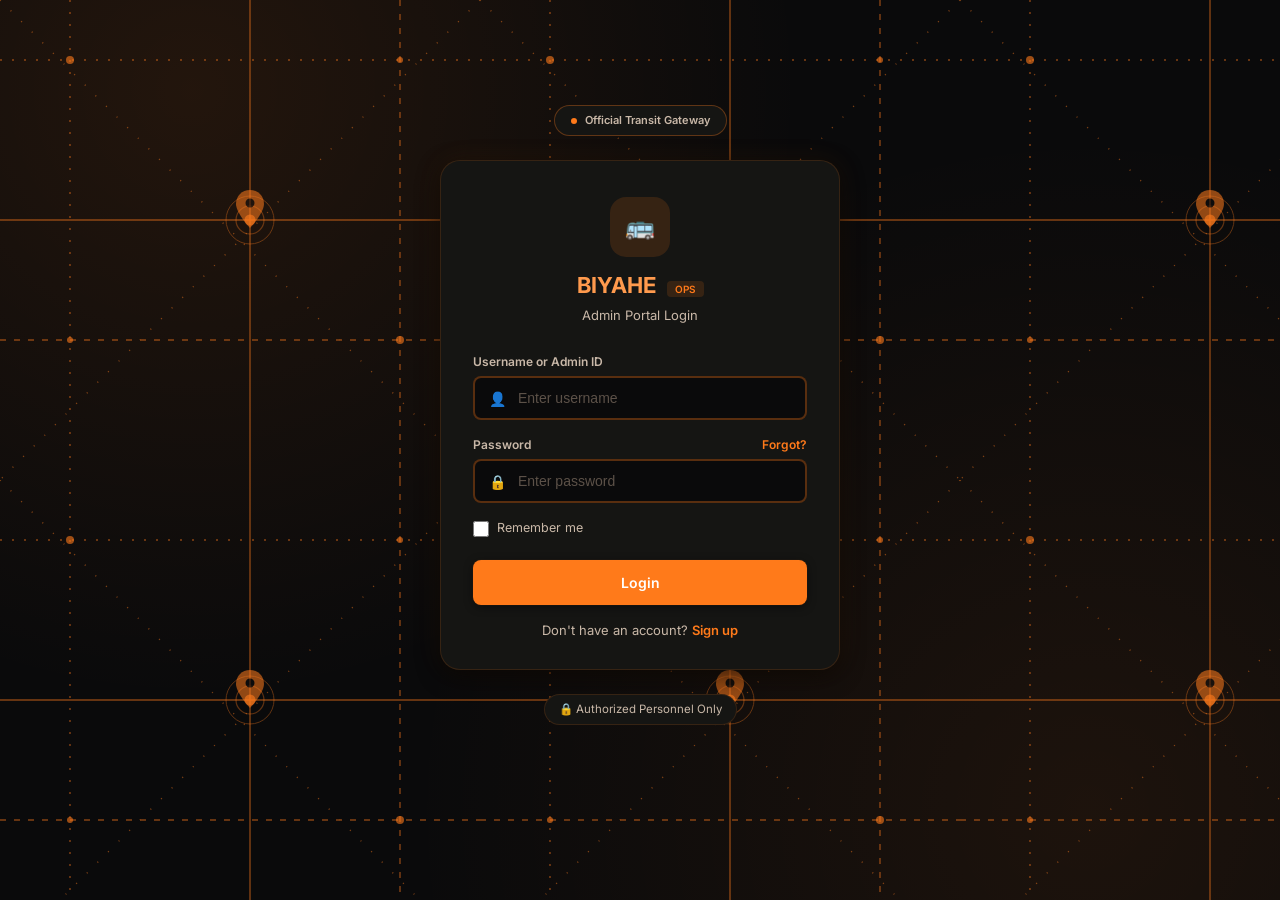
==== admin/index.html @ c027e657 "Initial Git Commit" ====
<!DOCTYPE html>
<html lang="en">
<head>
  <meta charset="UTF-8" />
  <meta name="viewport" content="width=device-width, initial-scale=1.0" />
  <title>BIYAHE — Login</title>
  <link rel="preconnect" href="https://fonts.googleapis.com" />
  <link href="https://fonts.googleapis.com/css2?family=Sora:wght@600;700;800&family=Inter:wght@400;500;600;700&display=swap" rel="stylesheet" />
  <link rel="stylesheet" href="styles.css" />
  <style>
    html, body {
      height: 100%;
      overflow: hidden;
      margin: 0;
    }
  </style>
</head>
<body>

<div class="center-shell">
  <div class="pill"><span class="dot"></span> Official Transit Gateway</div>

  <div class="login-card">
    <div class="login-head">
      <div class="login-mark">🚌</div>
      <div class="login-title">BIYAHE <span class="badge-ops">OPS</span></div>
      <p class="sub">Admin Portal Login</p>
    </div>

    <form class="login-form" id="loginForm" onsubmit="return handleLogin(event)">
      <div id="errorMsg" class="error-msg">⚠️ Invalid username or password. Please try again.</div>
      <div id="successMsg" class="success-msg">✅ Login successful! Redirecting...</div>

      <div class="field">
        <label for="username">Username or Admin ID</label>
        <div class="input-wrap">
          <span class="icon">👤</span>
          <input type="text" id="username" name="username" placeholder="Enter username" autocomplete="username" required />
        </div>
      </div>

      <div class="field">
        <label for="password">Password <a class="link" href="forgot-password.html">Forgot?</a></label>
        <div class="input-wrap">
          <span class="icon">🔒</span>
          <input type="password" id="password" name="password" placeholder="Enter password" autocomplete="current-password" required />
        </div>
      </div>

      <div class="login-row-between">
        <label class="remember"><input type="checkbox" id="remember" /> Remember me</label>
      </div>

      <button type="submit" class="btn-primary" id="loginBtn">
        <span>Login</span>
        <div class="loading-spinner"></div>
      </button>
    </form>

    <p class="form-foot">Don't have an account? <a href="signup.html">Sign up</a></p>
  </div>

  <div class="trust-strip">
    <span class="trust-line">🔒 Authorized Personnel Only</span>
  </div>
</div>

<script>
function handleLogin(event) {
  event.preventDefault();

  const username = document.getElementById('username').value.trim();
  const password = document.getElementById('password').value;
  const errorMsg = document.getElementById('errorMsg');
  const successMsg = document.getElementById('successMsg');
  const form = document.getElementById('loginForm');
  const btn = document.getElementById('loginBtn');

  errorMsg.classList.remove('show');
  successMsg.classList.remove('show');

  form.classList.add('submitting');
  btn.disabled = true;

  fetch('../admin_login.php', {
    method: 'POST',
    credentials: 'include', // sends/receives the PHP session cookie
    headers: { 'Content-Type': 'application/json' },
    body: JSON.stringify({ username, password })
  })
    .then(res => res.json())
    .then(result => {
      if (result.success) {
        successMsg.classList.add('show');

        if (document.getElementById('remember').checked) {
          localStorage.setItem('biyahe_user', username); // remembers username only, never the password
        } else {
          localStorage.removeItem('biyahe_user');
        }

        setTimeout(() => {
          window.location.href = 'dashboard.html';
        }, 1200);
      } else {
        errorMsg.textContent = '⚠️ ' + (result.message || 'Invalid username or password.');
        errorMsg.classList.add('show');
        form.classList.remove('submitting');
        btn.disabled = false;
      }
    })
    .catch(() => {
      errorMsg.textContent = '⚠️ Something went wrong. Please try again.';
      errorMsg.classList.add('show');
      form.classList.remove('submitting');
      btn.disabled = false;
    });

  return false;
}

document.addEventListener('DOMContentLoaded', function() {
  const remembered = localStorage.getItem('biyahe_user');
  if (remembered) {
    document.getElementById('username').value = remembered;
    document.getElementById('remember').checked = true;
  }
});
</script>

</body>
</html>
---- admin/styles.css ----
/* ============================================================
   BIYAHE — Black & Orange Theme
   Dark Mode with Map-Inspired Background
   ============================================================ */

:root {
  --bg-body: #0a0a0b;
  --bg-panel: #151513;
  --bg-card: #17140f;
  --bg-soft: #1d1a15;
  --bg-hover: #262019;

  --brown-100: rgba(255, 122, 26, 0.14);
  --brown-200: rgba(255, 122, 26, 0.32);
  --brown-300: #c4671f;
  --brown-400: #e8791f;
  --brown-500: #ff7a1a;
  --brown-600: #e35f00;
  --brown-700: #ff9a4d;

  --text-primary: #f5ede4;
  --text-secondary: #c9b8a8;
  --text-muted: #8f7d6e;
  --text-light: #5c5148;

  --white: #ffffff;
  --shadow-sm: 0 2px 10px rgba(0, 0, 0, 0.45), 0 0 0 1px rgba(255, 122, 26, 0.04);
  --shadow-md: 0 6px 22px rgba(0, 0, 0, 0.6), 0 0 26px rgba(255, 122, 26, 0.08);
  --radius-lg: 20px;
  --radius-md: 12px;
  --radius-sm: 8px;

  --font-display: "Sora", "Segoe UI", sans-serif;
  --font-body: "Inter", "Segoe UI", sans-serif;
}

* {
  box-sizing: border-box;
  margin: 0;
  padding: 0;
}

html,
body {
  min-height: 100%;
  scroll-behavior: smooth;
}

body {
  font-family: var(--font-body);
  color: var(--text-primary);
  background-color: var(--bg-body);
  background-image:
    radial-gradient(circle at 15% 10%, rgba(255, 122, 26, 0.10) 0%, transparent 45%),
    radial-gradient(circle at 85% 90%, rgba(255, 122, 26, 0.08) 0%, transparent 50%),
    url("data:image/svg+xml,%3Csvg%20xmlns%3D%22http%3A//www.w3.org/2000/svg%22%20width%3D%22480%22%20height%3D%22480%22%20viewBox%3D%220%200%20480%20480%22%3E%20%20%20%3Cg%20fill%3D%22none%22%20stroke%3D%22%23ff7a1a%22%20stroke-width%3D%221.4%22%20opacity%3D%220.5%22%3E%20%20%20%20%20%3Cpath%20d%3D%22M0%2060%20H480%22%20stroke-dasharray%3D%222%2010%22/%3E%20%20%20%20%20%3Cpath%20d%3D%22M0%20220%20H480%22/%3E%20%20%20%20%20%3Cpath%20d%3D%22M0%20340%20H480%22%20stroke-dasharray%3D%226%208%22/%3E%20%20%20%20%20%3Cpath%20d%3D%22M70%200%20V480%22%20stroke-dasharray%3D%222%2010%22/%3E%20%20%20%20%20%3Cpath%20d%3D%22M250%200%20V480%22/%3E%20%20%20%20%20%3Cpath%20d%3D%22M400%200%20V480%22%20stroke-dasharray%3D%226%208%22/%3E%20%20%20%20%20%3Cpath%20d%3D%22M0%200%20L480%20480%22%20stroke-dasharray%3D%221%2014%22/%3E%20%20%20%20%20%3Cpath%20d%3D%22M480%200%20L0%20480%22%20stroke-dasharray%3D%221%2014%22/%3E%20%20%20%3C/g%3E%20%20%20%3Cg%20fill%3D%22%23ff7a1a%22%20opacity%3D%220.6%22%3E%20%20%20%20%20%3Ccircle%20cx%3D%2270%22%20cy%3D%2260%22%20r%3D%224%22/%3E%20%20%20%20%20%3Ccircle%20cx%3D%22250%22%20cy%3D%22220%22%20r%3D%225.5%22/%3E%20%20%20%20%20%3Ccircle%20cx%3D%22400%22%20cy%3D%22340%22%20r%3D%224%22/%3E%20%20%20%20%20%3Ccircle%20cx%3D%2270%22%20cy%3D%22340%22%20r%3D%223%22/%3E%20%20%20%20%20%3Ccircle%20cx%3D%22400%22%20cy%3D%2260%22%20r%3D%223%22/%3E%20%20%20%3C/g%3E%20%20%20%3Cg%20fill%3D%22none%22%20stroke%3D%22%23ff7a1a%22%20opacity%3D%220.35%22%3E%20%20%20%20%20%3Ccircle%20cx%3D%22250%22%20cy%3D%22220%22%20r%3D%2214%22%20stroke-width%3D%221.2%22/%3E%20%20%20%20%20%3Ccircle%20cx%3D%22250%22%20cy%3D%22220%22%20r%3D%2224%22%20stroke-width%3D%221%22/%3E%20%20%20%3C/g%3E%20%20%20%3Cg%20fill%3D%22%23ff7a1a%22%20opacity%3D%220.55%22%3E%20%20%20%20%20%3Cpath%20d%3D%22M250%20190%20c8%200%2014%206%2014%2014%20c0%209%20-14%2024%20-14%2024%20s-14%20-15%20-14%20-24%20c0%20-8%206%20-14%2014%20-14z%22/%3E%20%20%20%20%20%3Ccircle%20cx%3D%22250%22%20cy%3D%22203%22%20r%3D%224.5%22%20fill%3D%22%230a0a0b%22/%3E%20%20%20%3C/g%3E%20%3C/svg%3E");
  background-repeat: no-repeat, no-repeat, repeat;
  background-size: cover, cover, 480px 480px;
  background-attachment: fixed, fixed, fixed;
  line-height: 1.5;
}

h1, h2, h3, h4 {
  font-family: var(--font-display);
  font-weight: 600;
  color: var(--text-primary);
  letter-spacing: -0.01em;
}

a {
  color: inherit;
  text-decoration: none;
}

button {
  font-family: inherit;
  cursor: pointer;
  border: none;
  background: none;
}

/* ---------- Animations ---------- */
@keyframes fadeIn {
  from { opacity: 0; transform: translateY(10px); }
  to { opacity: 1; transform: translateY(0); }
}

@keyframes pulse {
  0%, 100% { opacity: 1; }
  50% { opacity: 0.5; }
}

.fade-in {
  animation: fadeIn 0.4s ease forwards;
}

.delay-1 { animation-delay: 0.1s; opacity: 0; }
.delay-2 { animation-delay: 0.2s; opacity: 0; }
.delay-3 { animation-delay: 0.3s; opacity: 0; }
.delay-4 { animation-delay: 0.4s; opacity: 0; }

/* ---------- Toast Notification ---------- */
.toast-container {
  position: fixed;
  bottom: 30px;
  right: 30px;
  z-index: 99999;
  display: flex;
  flex-direction: column;
  gap: 10px;
}

.toast-item {
  background: var(--bg-panel);
  color: var(--text-primary);
  padding: 14px 24px;
  border-radius: var(--radius-sm);
  border-left: 4px solid var(--brown-500);
  box-shadow: var(--shadow-md);
  font-weight: 500;
  font-size: 14px;
  animation: slideInRight 0.4s ease forwards;
  min-width: 250px;
  border: 1px solid var(--brown-100);
}

@keyframes slideInRight {
  from { opacity: 0; transform: translateX(100px); }
  to { opacity: 1; transform: translateX(0); }
}

/* ---------- Wayfind Navigation ---------- */
.wayfind {
  display: flex;
  gap: 24px;
  padding: 20px 32px 0;
}

.wayfind a {
  font-size: 13px;
  font-weight: 600;
  color: var(--text-muted);
  padding-bottom: 10px;
  border-bottom: 2px solid transparent;
  transition: color 0.2s, border-color 0.2s;
}

.wayfind a:hover {
  color: var(--text-secondary);
}

.wayfind a.is-active {
  color: var(--brown-600);
  border-bottom-color: var(--brown-500);
}

/* ---------- Home Page ---------- */
.home-shell {
  display: flex;
  gap: 32px;
  padding: 28px 32px 40px;
  min-height: calc(100vh - 70px);
  align-items: stretch;
}

.home-main {
  flex: 2;
  background: var(--bg-panel);
  border-radius: var(--radius-lg);
  padding: 48px 56px;
  box-shadow: var(--shadow-sm);
  border: 1px solid var(--brown-100);
  display: flex;
  flex-direction: column;
  align-items: center;
  justify-content: center;
}

.brand-mark {
  width: 100px;
  height: 100px;
  border-radius: 50%;
  background: var(--brown-100);
  display: grid;
  place-items: center;
  margin-bottom: 16px;
}

.brand-mark svg {
  width: 48px;
  height: 48px;
}

.brand-name {
  font-size: 32px;
  font-weight: 700;
  color: var(--brown-700);
  letter-spacing: 0.04em;
  margin-bottom: 8px;
}

.tagline {
  font-size: 15px;
  color: var(--text-secondary);
  margin-bottom: 40px;
}

.feature-grid {
  display: grid;
  grid-template-columns: 1fr 1fr;
  gap: 16px;
  width: 100%;
  max-width: 560px;
}

.feature-card {
  background: var(--bg-soft);
  border-radius: var(--radius-md);
  padding: 20px 22px;
  border: 1px solid var(--brown-100);
  transition: background 0.2s, transform 0.2s, box-shadow 0.2s;
}

.feature-card:hover {
  background: var(--bg-hover);
  transform: translateY(-3px);
  box-shadow: var(--shadow-sm);
}

.feature-card:active {
  transform: scale(0.98);
}

.feature-icon {
  font-size: 20px;
  margin-bottom: 8px;
}

.feature-card h3 {
  font-size: 14px;
  margin-bottom: 4px;
}

.feature-card p {
  font-size: 12.5px;
  color: var(--text-secondary);
  line-height: 1.4;
}

.home-side {
  flex: 1;
  background: var(--bg-panel);
  border-radius: var(--radius-lg);
  padding: 40px 32px;
  box-shadow: var(--shadow-sm);
  border: 1px solid var(--brown-100);
  display: flex;
  flex-direction: column;
  align-items: center;
  text-align: center;
  justify-content: center;
}

.home-side h2 {
  font-size: 22px;
  margin-bottom: 4px;
}

.home-side .sub {
  color: var(--text-secondary);
  font-size: 13px;
  margin-bottom: 24px;
}

.map-frame {
  width: 100%;
  aspect-ratio: 4/3;
  border-radius: var(--radius-md);
  overflow: hidden;
  border: 1px solid var(--brown-100);
  background: var(--bg-soft);
  margin-bottom: 24px;
}

.map-frame svg {
  width: 100%;
  height: 100%;
  display: block;
}

.btn-primary {
  width: 100%;
  padding: 14px 20px;
  border-radius: var(--radius-sm);
  background: var(--brown-500);
  color: var(--white);
  font-weight: 600;
  font-size: 14px;
  transition: background 0.2s, transform 0.15s, box-shadow 0.2s;
  box-shadow: var(--shadow-sm);
  cursor: pointer;
}

.btn-primary:hover {
  background: var(--brown-600);
  transform: translateY(-2px);
  box-shadow: var(--shadow-md);
}

.btn-primary:active {
  transform: scale(0.97);
}

.foot-note {
  margin-top: 16px;
  font-size: 11px;
  color: var(--text-muted);
}

/* ---------- Login / Signup / Recovery ---------- */
.center-shell,
.recovery-shell {
  display: flex;
  flex-direction: column;
  align-items: center;
  justify-content: center;
  min-height: calc(100vh - 70px);
  padding: 32px 20px;
}

.pill {
  display: inline-flex;
  align-items: center;
  gap: 8px;
  padding: 6px 16px;
  border-radius: 999px;
  background: var(--bg-panel);
  border: 1px solid var(--brown-200);
  font-size: 11px;
  font-weight: 600;
  color: var(--text-secondary);
  margin-bottom: 24px;
}

.pill .dot {
  width: 6px;
  height: 6px;
  border-radius: 50%;
  background: var(--brown-500);
  animation: pulse 2s infinite;
}

.login-card,
.recovery-card,
.form-card {
  width: 100%;
  max-width: 400px;
  background: var(--bg-panel);
  border-radius: var(--radius-lg);
  padding: 36px 32px 28px;
  box-shadow: var(--shadow-md);
  border: 1px solid var(--brown-100);
}

.login-head {
  text-align: center;
  margin-bottom: 28px;
}

.login-mark {
  width: 60px;
  height: 60px;
  border-radius: 16px;
  background: var(--brown-100);
  display: grid;
  place-items: center;
  font-size: 24px;
  margin: 0 auto 12px;
}

.login-title {
  font-size: 22px;
  font-weight: 700;
  color: var(--brown-700);
}

.badge-ops {
  font-size: 10px;
  font-weight: 600;
  color: var(--brown-500);
  background: var(--brown-100);
  padding: 2px 8px;
  border-radius: 4px;
  margin-left: 6px;
}

.login-head .sub {
  font-size: 13px;
  color: var(--text-secondary);
  margin-top: 4px;
}

.field {
  margin-bottom: 16px;
}

.field label {
  display: flex;
  justify-content: space-between;
  font-size: 12px;
  font-weight: 600;
  color: var(--text-secondary);
  margin-bottom: 5px;
}

.field label .req,
.field label .link {
  color: var(--brown-500);
  font-weight: 600;
}

.field label .link:hover {
  text-decoration: underline;
}

.input-wrap {
  display: flex;
  align-items: center;
  background: var(--bg-body);
  border: 2px solid var(--brown-200);
  border-radius: var(--radius-sm);
  transition: border-color 0.2s, box-shadow 0.2s;
}

.input-wrap:focus-within {
  border-color: var(--brown-400);
  box-shadow: 0 0 0 4px rgba(139, 107, 79, 0.12);
}

.input-wrap .icon {
  padding: 0 10px 0 14px;
  color: var(--text-muted);
  font-size: 14px;
}

.input-wrap input {
  flex: 1;
  background: transparent;
  border: none;
  outline: none;
  color: var(--text-primary);
  font-size: 14px;
  padding: 12px 12px 12px 2px;
  min-width: 0;
}

.input-wrap input::placeholder {
  color: var(--text-light);
}

.login-row-between {
  display: flex;
  align-items: center;
  justify-content: space-between;
  margin: 16px 0 22px;
}

.remember {
  display: flex;
  align-items: center;
  gap: 8px;
  font-size: 12.5px;
  color: var(--text-secondary);
  cursor: pointer;
}

.remember input {
  accent-color: var(--brown-500);
  width: 16px;
  height: 16px;
  cursor: pointer;
}

.tfa {
  font-size: 12px;
  font-weight: 600;
  color: var(--brown-500);
}

.check-row {
  display: flex;
  align-items: flex-start;
  gap: 10px;
  margin: 16px 0 22px;
}

.check-row input[type="checkbox"] {
  margin-top: 2px;
  accent-color: var(--brown-500);
  width: 16px;
  height: 16px;
  cursor: pointer;
}

.check-row label {
  font-size: 12.5px;
  color: var(--text-secondary);
  cursor: pointer;
}

.check-row a {
  color: var(--brown-500);
  font-weight: 600;
}

.check-row a:hover {
  text-decoration: underline;
}

.divider-note {
  text-align: center;
  margin-top: 18px;
  padding-top: 16px;
  border-top: 1px solid var(--brown-100);
  font-size: 13px;
  color: var(--text-secondary);
}

.divider-note a {
  color: var(--brown-500);
  font-weight: 600;
}

.divider-note a:hover {
  text-decoration: underline;
}

.form-foot {
  text-align: center;
  margin-top: 16px;
  font-size: 13px;
  color: var(--text-secondary);
}

.form-foot a {
  color: var(--brown-500);
  font-weight: 600;
}

.form-foot a:hover {
  text-decoration: underline;
}

.trust-strip {
  margin-top: 24px;
  text-align: center;
}

.trust-line {
  display: inline-flex;
  align-items: center;
  gap: 6px;
  font-size: 11.5px;
  color: var(--text-secondary);
  background: var(--bg-panel);
  border: 1px solid var(--brown-100);
  padding: 6px 14px;
  border-radius: 999px;
}

.trust-sub {
  margin-top: 8px;
  font-size: 10.5px;
  color: var(--text-muted);
}

/* ---------- Split Layout (Signup) ---------- */
.split-shell {
  display: flex;
  gap: 0;
  padding: 20px 32px 40px;
  min-height: calc(100vh - 70px);
}

.split-media {
  flex: 1.1;
  border-radius: var(--radius-lg) 0 0 var(--radius-lg);
  overflow: hidden;
  background: var(--bg-soft);
  border: 1px solid var(--brown-100);
  border-right: none;
  position: relative;
}

.split-media svg {
  width: 100%;
  height: 100%;
  display: block;
}

.media-badge {
  position: absolute;
  top: 24px;
  left: 24px;
  background: rgba(255, 255, 255, 0.85);
  backdrop-filter: blur(4px);
  border: 1px solid var(--brown-100);
  border-radius: var(--radius-sm);
  padding: 12px 16px;
}

.media-badge .brand-name {
  font-size: 18px;
  margin: 0;
  color: var(--brown-700);
}

.media-badge .tagline {
  font-size: 11px;
  color: var(--text-secondary);
  margin: 0;
}

.media-quote {
  position: absolute;
  bottom: 24px;
  left: 24px;
  right: 24px;
  background: rgba(255, 255, 255, 0.85);
  backdrop-filter: blur(4px);
  border: 1px solid var(--brown-100);
  border-radius: var(--radius-sm);
  padding: 12px 16px;
  font-size: 13px;
  font-style: italic;
  color: var(--text-secondary);
}

.split-form {
  flex: 1;
  border: 1px solid var(--brown-100);
  border-radius: 0 var(--radius-lg) var(--radius-lg) 0;
  background: var(--bg-panel);
  display: flex;
  align-items: center;
  justify-content: center;
  padding: 40px;
}

.split-form .form-card {
  max-width: 380px;
  box-shadow: none;
  padding: 0;
  border: none;
}

/* ---------- App Shell ---------- */
.app-shell {
  display: flex;
  min-height: 100vh;
}

/* ---------- Sidebar ---------- */
.sidebar {
  width: 220px;
  flex-shrink: 0;
  background: var(--bg-panel);
  border-right: 1px solid var(--brown-100);
  padding: 24px 16px;
  display: flex;
  flex-direction: column;
}

.sidebar-brand {
  display: flex;
  align-items: center;
  gap: 10px;
  padding-bottom: 20px;
  margin-bottom: 12px;
  border-bottom: 1px solid var(--brown-100);
}

.brand-mark-sm {
  width: 34px;
  height: 34px;
  border-radius: 8px;
  background: var(--brown-100);
  display: grid;
  place-items: center;
  font-size: 16px;
}

.brand-name-sm {
  font-family: var(--font-display);
  font-size: 16px;
  font-weight: 700;
  color: var(--brown-700);
}

.brand-sub {
  font-size: 10px;
  color: var(--text-muted);
  display: block;
}

.side-nav {
  display: flex;
  flex-direction: column;
  gap: 2px;
  flex: 1;
}

.side-link {
  display: flex;
  align-items: center;
  gap: 10px;
  padding: 10px 12px;
  border-radius: var(--radius-sm);
  font-size: 13px;
  font-weight: 500;
  color: var(--text-secondary);
  transition: background 0.15s, color 0.15s, transform 0.15s;
  cursor: pointer;
}

.side-link:hover {
  background: var(--bg-soft);
  color: var(--text-primary);
  transform: translateX(4px);
}

.side-link.is-active {
  background: var(--brown-100);
  color: var(--brown-700);
  font-weight: 600;
}

.side-icon {
  font-size: 14px;
  width: 20px;
  text-align: center;
}

.side-logout {
  display: flex;
  align-items: center;
  gap: 10px;
  padding: 10px 12px;
  font-size: 13px;
  font-weight: 500;
  color: var(--text-muted);
  border-top: 1px solid var(--brown-100);
  margin-top: 10px;
  padding-top: 16px;
  transition: color 0.2s, transform 0.2s;
  cursor: pointer;
}

.side-logout:hover {
  color: var(--brown-600);
  transform: translateX(4px);
}

/* ---------- Main Area ---------- */
.app-main {
  flex: 1;
  min-width: 0;
  display: flex;
  flex-direction: column;
}

/* ---------- Top Bar ---------- */
.topbar {
  display: flex;
  align-items: center;
  gap: 16px;
  padding: 14px 28px;
  background: var(--bg-panel);
  border-bottom: 1px solid var(--brown-100);
  flex-wrap: wrap;
}

.topbar-welcome {
  font-size: 14px;
}

.topbar-welcome .lead {
  color: var(--text-muted);
  font-size: 12px;
  display: block;
}

.topbar-welcome strong {
  font-size: 15px;
  color: var(--text-primary);
}

.region-badge {
  font-size: 10px;
  font-weight: 600;
  color: var(--brown-500);
  background: var(--brown-100);
  padding: 4px 12px;
  border-radius: 999px;
}

.topbar-search {
  flex: 1;
  min-width: 160px;
  display: flex;
  align-items: center;
  gap: 8px;
  background: var(--bg-body);
  border: 2px solid var(--brown-200);
  border-radius: 999px;
  padding: 8px 16px;
  color: var(--text-muted);
  transition: border-color 0.2s, box-shadow 0.2s;
}

.topbar-search:focus-within {
  border-color: var(--brown-400);
  box-shadow: 0 0 0 4px rgba(139, 107, 79, 0.12);
}

.topbar-search input {
  flex: 1;
  background: none;
  border: none;
  outline: none;
  color: var(--text-primary);
  font-size: 12.5px;
  min-width: 0;
}

.topbar-search input::placeholder {
  color: var(--text-light);
}

.icon-btn {
  width: 34px;
  height: 34px;
  border-radius: 50%;
  border: 1px solid var(--brown-100);
  background: var(--bg-body);
  display: grid;
  place-items: center;
  font-size: 14px;
  color: var(--text-secondary);
  transition: border-color 0.2s, background 0.2s, transform 0.2s;
  cursor: pointer;
}

.icon-btn:hover {
  border-color: var(--brown-300);
  background: var(--bg-soft);
  transform: scale(1.05);
}

.icon-btn:active {
  transform: scale(0.95);
}

.admin-chip {
  display: flex;
  align-items: center;
  gap: 10px;
  flex-shrink: 0;
  transition: transform 0.2s;
  cursor: pointer;
}

.admin-chip:hover {
  transform: scale(1.02);
}

.admin-name {
  font-size: 13px;
  font-weight: 600;
  text-align: right;
}

.admin-role {
  display: block;
  font-size: 9px;
  font-weight: 600;
  color: var(--brown-500);
  background: var(--brown-100);
  padding: 1px 8px;
  border-radius: 4px;
  text-align: center;
  margin-top: 1px;
}

.avatar-circle {
  width: 36px;
  height: 36px;
  border-radius: 50%;
  display: grid;
  place-items: center;
  background: var(--brown-100);
  font-size: 16px;
  border: 2px solid var(--brown-200);
}

/* ---------- Content Area ---------- */
.dash-content {
  padding: 24px 28px 40px;
  display: flex;
  flex-direction: column;
  gap: 16px;
}

/* ---------- Dashboard ---------- */
.stat-row {
  display: grid;
  grid-template-columns: repeat(4, 1fr);
  gap: 16px;
}

.stat-card {
  background: var(--bg-panel);
  border: 1px solid var(--brown-100);
  border-left: 4px solid var(--brown-400);
  border-radius: var(--radius-md);
  padding: 16px 18px;
  box-shadow: var(--shadow-sm);
  transition: transform 0.2s, box-shadow 0.2s;
}

.stat-card:hover {
  transform: translateY(-4px);
  box-shadow: var(--shadow-md);
}

.stat-label {
  font-size: 10px;
  font-weight: 600;
  color: var(--text-muted);
  letter-spacing: 0.04em;
  margin-bottom: 6px;
}

.stat-value {
  font-family: var(--font-display);
  font-size: 26px;
  font-weight: 700;
  color: var(--text-primary);
  margin-bottom: 2px;
}

.stat-note {
  font-size: 11px;
  color: var(--text-muted);
}

.dash-grid {
  display: grid;
  grid-template-columns: 2fr 1fr;
  gap: 20px;
}

.panel {
  background: var(--bg-panel);
  border: 1px solid var(--brown-100);
  border-radius: var(--radius-lg);
  padding: 22px;
  box-shadow: var(--shadow-sm);
  transition: box-shadow 0.2s;
}

.panel:hover {
  box-shadow: var(--shadow-md);
}

.panel-head {
  display: flex;
  align-items: flex-start;
  justify-content: space-between;
  gap: 12px;
  margin-bottom: 16px;
  flex-wrap: wrap;
}

.panel-head h3 {
  font-size: 16px;
  font-weight: 600;
}

.panel-head .sub {
  font-size: 12px;
  color: var(--text-secondary);
  margin-top: 2px;
}

.tag-pill {
  font-size: 10px;
  font-weight: 600;
  padding: 4px 12px;
  border-radius: 999px;
  background: var(--brown-100);
  color: var(--brown-600);
  white-space: nowrap;
}

.map-canvas {
  border-radius: var(--radius-md);
  overflow: hidden;
  border: 1px solid var(--brown-100);
  background: var(--bg-soft);
  margin-bottom: 12px;
}

.map-canvas svg {
  width: 100%;
  height: auto;
  display: block;
}

.map-legend {
  display: flex;
  flex-wrap: wrap;
  gap: 14px;
  font-size: 11px;
  color: var(--text-secondary);
}

.map-legend span {
  display: inline-flex;
  align-items: center;
  gap: 6px;
}

.legend-dot {
  width: 10px;
  height: 10px;
  border-radius: 3px;
  display: inline-block;
}

.dispatch-list {
  display: flex;
  flex-direction: column;
  gap: 8px;
  margin-bottom: 16px;
}

.dispatch-item {
  display: flex;
  align-items: center;
  gap: 10px;
  padding: 12px 14px;
  border: 1px solid var(--brown-100);
  border-radius: var(--radius-sm);
  background: var(--bg-body);
  font-size: 13px;
  color: var(--text-secondary);
  transition: background 0.2s, transform 0.2s;
}

.dispatch-item:hover {
  background: var(--bg-soft);
  transform: translateX(4px);
}

.dispatch-item .dot {
  width: 8px;
  height: 8px;
  border-radius: 50%;
  background: var(--brown-400);
  animation: pulse 2s infinite;
}

.hub-grid {
  display: grid;
  grid-template-columns: repeat(3, 1fr);
  gap: 12px;
}

.hub-card {
  background: var(--bg-body);
  border: 1px solid var(--brown-100);
  border-radius: var(--radius-md);
  padding: 14px 16px;
  transition: transform 0.2s, box-shadow 0.2s;
}

.hub-card:hover {
  transform: translateY(-4px);
  box-shadow: var(--shadow-sm);
}

.hub-tag {
  display: inline-flex;
  align-items: center;
  gap: 6px;
  font-size: 9px;
  font-weight: 600;
  color: var(--brown-500);
  margin-bottom: 6px;
}

.hub-tag .dot {
  width: 6px;
  height: 6px;
  border-radius: 50%;
  background: var(--brown-400);
  animation: pulse 2s infinite;
}

.hub-card h4 {
  font-size: 13px;
  margin-bottom: 4px;
}

.hub-meta {
  font-size: 11px;
  color: var(--text-secondary);
  line-height: 1.5;
}

/* ---------- Routes Page ---------- */
.route-header {
  display: flex;
  align-items: center;
  justify-content: space-between;
  gap: 16px;
  flex-wrap: wrap;
}

.route-header h2 {
  font-size: 22px;
}

.route-header .sub {
  color: var(--text-secondary);
  font-size: 13px;
  margin-top: 2px;
}

.btn-solid-sm {
  padding: 10px 20px;
  border-radius: var(--radius-sm);
  border: none;
  background: var(--brown-500);
  color: var(--white);
  font-size: 13px;
  font-weight: 600;
  white-space: nowrap;
  transition: background 0.2s, transform 0.15s, box-shadow 0.2s;
  cursor: pointer;
  box-shadow: var(--shadow-sm);
}

.btn-solid-sm:hover {
  background: var(--brown-600);
  transform: translateY(-2px);
  box-shadow: var(--shadow-md);
}

.btn-solid-sm:active {
  transform: scale(0.97);
}

.filter-bar {
  display: flex;
  gap: 12px;
  flex-wrap: wrap;
  align-items: center;
}

.filter-chip {
  display: flex;
  align-items: center;
  gap: 6px;
  padding: 8px 14px;
  border-radius: var(--radius-sm);
  border: 2px solid var(--brown-200);
  background: var(--bg-panel);
  font-size: 12px;
  color: var(--text-secondary);
  transition: border-color 0.2s, box-shadow 0.2s;
}

.filter-chip:focus-within {
  border-color: var(--brown-400);
  box-shadow: 0 0 0 4px rgba(139, 107, 79, 0.12);
}

.filter-chip input,
.filter-chip select {
  background: none;
  border: none;
  color: var(--text-primary);
  font-size: 12px;
  outline: none;
  font-family: var(--font-body);
}

.filter-count {
  margin-left: auto;
  font-size: 12px;
  color: var(--brown-500);
  font-weight: 600;
}

.route-list {
  display: flex;
  flex-direction: column;
  gap: 8px;
}

.route-item {
  display: flex;
  align-items: center;
  gap: 16px;
  background: var(--bg-panel);
  border: 1px solid var(--brown-100);
  border-radius: var(--radius-md);
  padding: 14px 18px;
  transition: border-color 0.2s, box-shadow 0.2s, transform 0.2s;
}

.route-item:hover {
  border-color: var(--brown-300);
  box-shadow: var(--shadow-sm);
  transform: translateX(4px);
}

.route-code {
  font-family: var(--font-display);
  font-weight: 800;
  font-size: 14px;
  padding: 6px 14px;
  border-radius: var(--radius-sm);
  background: var(--bg-soft);
  color: var(--brown-500);
  border: 1px solid var(--brown-200);
  min-width: 56px;
  text-align: center;
  flex-shrink: 0;
}

.route-code.solid {
  background: var(--brown-500);
  color: var(--white);
  border-color: var(--brown-500);
}

.route-code.blue {
  background: rgba(90, 160, 220, 0.14);
  color: #7fb3e8;
  border-color: rgba(90, 160, 220, 0.35);
}

.route-code.alt {
  background: var(--brown-100);
  color: var(--brown-600);
  border-color: var(--brown-200);
}

.route-info {
  flex: 1;
  min-width: 0;
}

.route-name {
  font-size: 14px;
  font-weight: 600;
  color: var(--text-primary);
}

.route-desc {
  font-size: 12px;
  color: var(--text-muted);
  margin-top: 1px;
}

.route-edit {
  width: 30px;
  height: 30px;
  border-radius: var(--radius-sm);
  border: 1px solid var(--brown-200);
  background: var(--bg-body);
  display: grid;
  place-items: center;
  font-size: 13px;
  color: var(--text-muted);
  transition: border-color 0.2s, color 0.2s, background 0.2s, transform 0.2s;
  flex-shrink: 0;
  cursor: pointer;
}

.route-edit:hover {
  border-color: var(--brown-400);
  color: var(--brown-600);
  background: var(--bg-soft);
  transform: scale(1.1);
}

.route-edit:active {
  transform: scale(0.9);
}

.route-footer {
  display: flex;
  align-items: center;
  justify-content: space-between;
  font-size: 11px;
  color: var(--text-muted);
  flex-wrap: wrap;
  gap: 8px;
  padding-top: 12px;
  border-top: 1px solid var(--brown-100);
}

.pager {
  display: flex;
  align-items: center;
  gap: 6px;
}

.pager button,
.pager .cur {
  width: 28px;
  height: 28px;
  border-radius: 6px;
  border: 1px solid var(--brown-200);
  background: var(--bg-panel);
  color: var(--text-secondary);
  font-size: 12px;
  display: grid;
  place-items: center;
  transition: background 0.2s, border-color 0.2s, transform 0.2s;
  cursor: pointer;
}

.pager button:hover {
  border-color: var(--brown-400);
  background: var(--bg-soft);
  transform: scale(1.05);
}

.pager button:active {
  transform: scale(0.95);
}

.pager .cur {
  background: var(--brown-500);
  color: var(--white);
  border-color: var(--brown-500);
  cursor: default;
}

/* ---------- Analytics ---------- */
.analytics-grid {
  display: grid;
  grid-template-columns: repeat(4, 1fr);
  gap: 16px;
}

.chart-panel {
  background: var(--bg-panel);
  border: 1px solid var(--brown-100);
  border-radius: var(--radius-md);
  padding: 18px;
}

.chart-panel-head {
  display: flex;
  align-items: center;
  justify-content: space-between;
  margin-bottom: 14px;
}

.chart-panel-head h3 {
  font-size: 14px;
}

.chart-svg-wrap svg {
  width: 100%;
  height: auto;
  display: block;
}

.chart-x-labels {
  display: flex;
  justify-content: space-between;
  font-size: 10.5px;
  color: var(--text-muted);
  margin-top: 6px;
}

/* ---------- Settings Page (Simplified) ---------- */
.settings-grid {
  display: grid;
  grid-template-columns: 1fr 1fr;
  gap: 24px;
}

.settings-card {
  background: var(--bg-panel);
  border: 1px solid var(--brown-100);
  border-radius: var(--radius-lg);
  padding: 24px;
  box-shadow: var(--shadow-sm);
  transition: box-shadow 0.2s;
}

.settings-card:hover {
  box-shadow: var(--shadow-md);
}

.settings-card h3 {
  font-size: 16px;
  margin-bottom: 16px;
  padding-bottom: 10px;
  border-bottom: 1px solid var(--brown-100);
}

.settings-card .setting-item {
  display: flex;
  align-items: center;
  justify-content: space-between;
  padding: 12px 0;
  border-bottom: 1px solid var(--brown-100);
}

.settings-card .setting-item:last-child {
  border-bottom: none;
}

.settings-card .setting-item .label {
  font-size: 13px;
  font-weight: 500;
  color: var(--text-primary);
}

.settings-card .setting-item .desc {
  font-size: 11.5px;
  color: var(--text-muted);
}

.settings-card .setting-item .value {
  font-size: 13px;
  color: var(--brown-500);
  font-weight: 600;
}

.settings-card .setting-item select {
  padding: 6px 12px;
  border-radius: var(--radius-sm);
  border: 2px solid var(--brown-200);
  background: var(--bg-body);
  color: var(--text-primary);
  font-size: 13px;
  outline: none;
  font-family: var(--font-body);
  cursor: pointer;
}

.settings-card .setting-item select:focus {
  border-color: var(--brown-400);
}

.settings-card .setting-item .btn-edit {
  padding: 6px 16px;
  border-radius: var(--radius-sm);
  background: var(--brown-500);
  color: var(--white);
  font-size: 12px;
  font-weight: 600;
  transition: background 0.2s, transform 0.15s;
  cursor: pointer;
}

.settings-card .setting-item .btn-edit:hover {
  background: var(--brown-600);
  transform: scale(1.03);
}

.settings-card .setting-item .btn-edit:active {
  transform: scale(0.97);
}

.settings-card .setting-item .toggle {
  width: 42px;
  height: 24px;
  border-radius: 999px;
  background: var(--brown-200);
  position: relative;
  cursor: pointer;
  transition: background 0.3s;
}

.settings-card .setting-item .toggle.active {
  background: var(--brown-500);
}

.settings-card .setting-item .toggle .slider {
  width: 18px;
  height: 18px;
  border-radius: 50%;
  background: var(--white);
  position: absolute;
  top: 3px;
  left: 3px;
  transition: transform 0.3s;
  box-shadow: var(--shadow-sm);
}

.settings-card .setting-item .toggle.active .slider {
  transform: translateX(18px);
}

.settings-card .quick-actions {
  display: grid;
  grid-template-columns: 1fr 1fr;
  gap: 10px;
}

.settings-card .quick-actions .quick-btn {
  padding: 12px;
  border-radius: var(--radius-sm);
  border: 2px solid var(--brown-100);
  background: var(--bg-body);
  text-align: center;
  font-size: 12px;
  font-weight: 500;
  color: var(--text-secondary);
  transition: all 0.2s;
  cursor: pointer;
}

.settings-card .quick-actions .quick-btn:hover {
  background: var(--bg-hover);
  border-color: var(--brown-300);
  transform: translateY(-2px);
  box-shadow: var(--shadow-sm);
}

.settings-card .quick-actions .quick-btn:active {
  transform: scale(0.97);
}

.settings-card .quick-actions .quick-btn .icon {
  display: block;
  font-size: 20px;
  margin-bottom: 4px;
}

/* ---------- Account Profile Card ---------- */
.profile-card {
  background: var(--bg-panel);
  border: 1px solid var(--brown-100);
  border-radius: var(--radius-lg);
  padding: 24px;
  box-shadow: var(--shadow-sm);
  display: flex;
  align-items: center;
  gap: 24px;
  flex-wrap: wrap;
}

.profile-card .avatar {
  width: 72px;
  height: 72px;
  border-radius: 50%;
  background: var(--brown-100);
  display: grid;
  place-items: center;
  font-size: 32px;
  border: 3px solid var(--brown-200);
}

.profile-card .info h3 {
  font-size: 18px;
  margin-bottom: 2px;
}

.profile-card .info .email {
  color: var(--text-muted);
  font-size: 13px;
}

.profile-card .info .role {
  display: inline-block;
  font-size: 10px;
  font-weight: 600;
  color: var(--brown-500);
  background: var(--brown-100);
  padding: 2px 10px;
  border-radius: 4px;
  margin-top: 4px;
}

.profile-card .actions {
  margin-left: auto;
  display: flex;
  gap: 10px;
}

.profile-card .actions .btn {
  padding: 8px 18px;
  border-radius: var(--radius-sm);
  font-size: 12px;
  font-weight: 600;
  transition: all 0.2s;
  cursor: pointer;
}

.profile-card .actions .btn-primary {
  background: var(--brown-500);
  color: var(--white);
}

.profile-card .actions .btn-primary:hover {
  background: var(--brown-600);
  transform: translateY(-2px);
}

.profile-card .actions .btn-outline {
  background: transparent;
  color: var(--text-secondary);
  border: 2px solid var(--brown-200);
}

.profile-card .actions .btn-outline:hover {
  border-color: var(--brown-400);
  background: var(--bg-soft);
}

/* ---------- Responsive ---------- */
@media (max-width: 860px) {
  .home-shell,
  .split-shell {
    flex-direction: column;
    padding: 16px;
  }

  .home-main,
  .home-side,
  .split-media,
  .split-form {
    border-radius: var(--radius-lg);
    border: 1px solid var(--brown-100);
  }

  .split-media {
    border-right: 1px solid var(--brown-100);
    min-height: 200px;
  }

  .split-form {
    border-radius: var(--radius-lg);
  }

  .home-side {
    width: 100%;
  }

  .feature-grid {
    grid-template-columns: 1fr;
  }

  .app-shell {
    flex-direction: column;
  }

  .sidebar {
    width: 100%;
    border-right: none;
    border-bottom: 1px solid var(--brown-100);
    flex-direction: row;
    flex-wrap: wrap;
    padding: 12px 16px;
    gap: 8px;
  }

  .sidebar-brand {
    border-bottom: none;
    padding-bottom: 0;
    margin-bottom: 0;
  }

  .side-nav {
    flex-direction: row;
    flex-wrap: wrap;
    gap: 4px;
    flex: none;
  }

  .side-logout {
    border-top: none;
    margin-top: 0;
    padding-top: 0;
  }

  .stat-row {
    grid-template-columns: repeat(2, 1fr);
  }

  .dash-grid {
    grid-template-columns: 1fr;
  }

  .hub-grid {
    grid-template-columns: repeat(2, 1fr);
  }

  .settings-grid {
    grid-template-columns: 1fr;
  }

  .analytics-grid {
    grid-template-columns: repeat(2, 1fr);
  }

  .profile-card {
    flex-direction: column;
    text-align: center;
  }

  .profile-card .actions {
    margin-left: 0;
    width: 100%;
    justify-content: center;
  }
}

@media (max-width: 600px) {
  .wayfind {
    padding: 14px 16px 0;
    gap: 16px;
  }

  .login-card,
  .form-card,
  .recovery-card {
    padding: 24px 18px;
  }

  .stat-row,
  .hub-grid,
  .analytics-grid {
    grid-template-columns: 1fr;
  }

  .topbar {
    padding: 12px 16px;
  }

  .dash-content {
    padding: 16px;
  }

  .home-main {
    padding: 28px 20px;
  }

  .settings-card .quick-actions {
    grid-template-columns: 1fr 1fr;
  }

  .route-item {
    flex-wrap: wrap;
    gap: 10px;
  }

  .route-code {
    min-width: 48px;
    font-size: 12px;
    padding: 4px 10px;
  }

  .route-name {
    font-size: 13px;
  }

  .filter-bar {
    flex-direction: column;
    align-items: stretch;
  }

  .filter-count {
    margin-left: 0;
  }

  .route-header {
    flex-direction: column;
    align-items: flex-start;
  }

  .profile-card .actions {
    flex-direction: column;
    width: 100%;
  }

  .profile-card .actions .btn {
    width: 100%;
    text-align: center;
  }
}

@media (prefers-reduced-motion: reduce) {
  * {
    animation-duration: 0.01ms !important;
    animation-iteration-count: 1 !important;
    transition-duration: 0.01ms !important;
  }
}

    .login-form .btn-primary {
      position: relative;
      overflow: hidden;
    }
    .login-form .btn-primary::after {
      content: '';
      position: absolute;
      inset: 0;
      background: linear-gradient(90deg, transparent, rgba(255,255,255,0.2), transparent);
      transform: translateX(-100%);
      transition: transform 0.6s;
    }
    .login-form .btn-primary:hover::after {
      transform: translateX(100%);
    }
    .loading-spinner {
      display: none;
      width: 20px;
      height: 20px;
      border: 3px solid var(--brown-200);
      border-top-color: var(--brown-500);
      border-radius: 50%;
      animation: spin 0.8s linear infinite;
      margin: 0 auto;
    }
    .login-form.submitting .btn-primary span { display: none; }
    .login-form.submitting .loading-spinner { display: block; }
    .login-form .error-msg {
      display: none;
      background: #fef0ed;
      color: #d32f2f;
      padding: 10px 14px;
      border-radius: var(--radius-sm);
      font-size: 13px;
      margin-bottom: 16px;
      border-left: 3px solid #d32f2f;
    }
    .login-form .error-msg.show { display: block; animation: shake 0.5s ease; }
    .login-form .success-msg {
      display: none;
      background: #e8f5e9;
      color: #2e7d32;
      padding: 10px 14px;
      border-radius: var(--radius-sm);
      font-size: 13px;
      margin-bottom: 16px;
      border-left: 3px solid #2e7d32;
    }
    .login-form .success-msg.show { display: block; animation: fadeIn 0.4s ease; }
    .demo-credentials {
      text-align: center;
      font-size: 12px;
      color: var(--text-muted);
      margin-top: 16px;
      padding: 12px;
      background: var(--bg-soft);
      border-radius: var(--radius-sm);
      border: 1px dashed var(--brown-200);
    }
    .demo-credentials strong { color: var(--brown-500); }
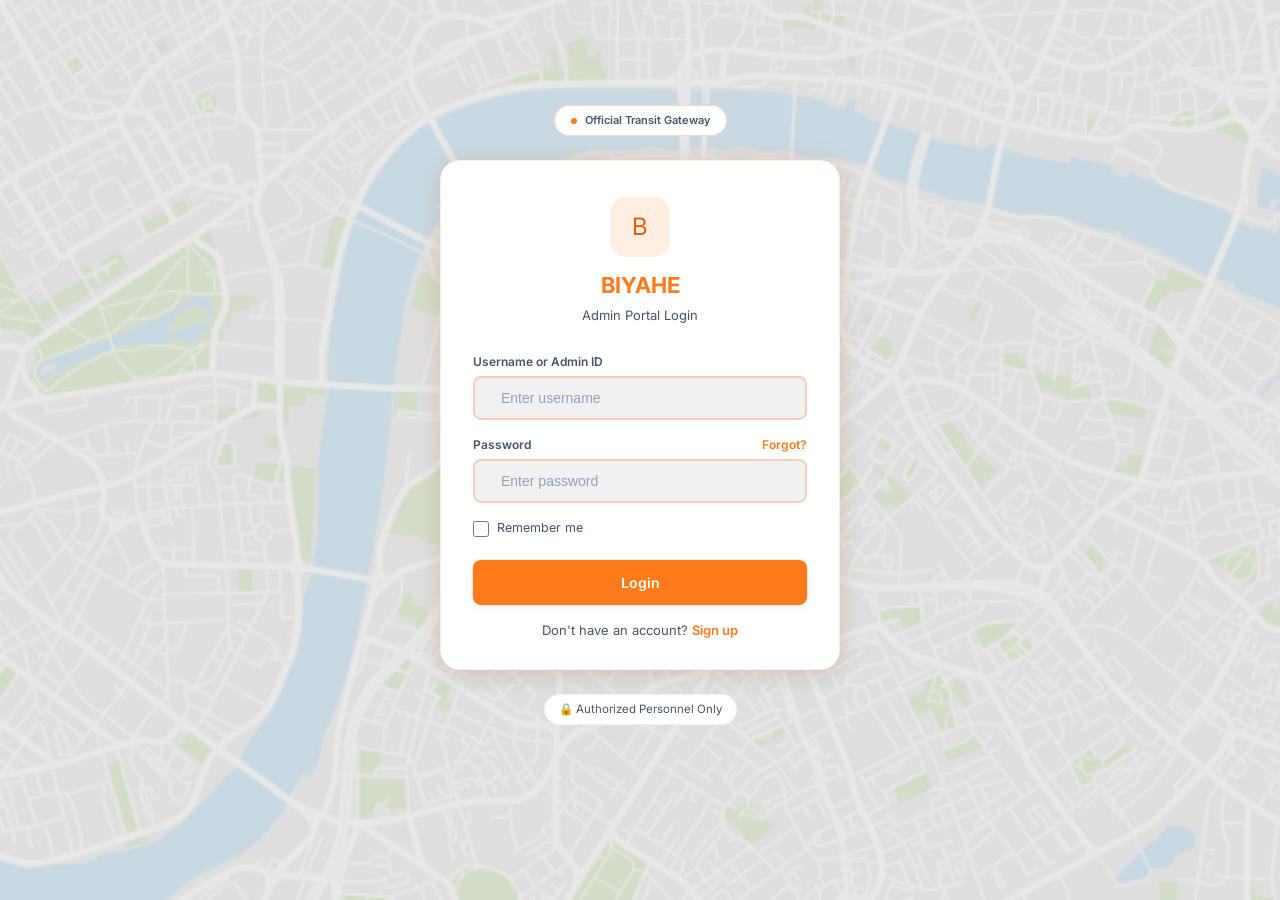
==== commit 5d434010: "Added the Themes in Settings, Separated the css for each page, added fixed sizes, scroll features, a" ====
--- a/admin/index.html
+++ b/admin/index.html
@@ -6,35 +6,28 @@
   <title>BIYAHE — Login</title>
   <link rel="preconnect" href="https://fonts.googleapis.com" />
   <link href="https://fonts.googleapis.com/css2?family=Sora:wght@600;700;800&family=Inter:wght@400;500;600;700&display=swap" rel="stylesheet" />
-  <link rel="stylesheet" href="styles.css" />
-  <style>
-    html, body {
-      height: 100%;
-      overflow: hidden;
-      margin: 0;
-    }
-  </style>
+  <link rel="stylesheet" href="base.css"/>
+  <link rel="stylesheet" href="auth.css"/>
 </head>
 <body>
-
 <div class="center-shell">
   <div class="pill"><span class="dot"></span> Official Transit Gateway</div>
 
   <div class="login-card">
     <div class="login-head">
-      <div class="login-mark">🚌</div>
-      <div class="login-title">BIYAHE <span class="badge-ops">OPS</span></div>
+      <div class="login-mark"><p>B</p></div>
+      <div class="login-title">BIYAHE</div>
       <p class="sub">Admin Portal Login</p>
     </div>
 
     <form class="login-form" id="loginForm" onsubmit="return handleLogin(event)">
       <div id="errorMsg" class="error-msg">⚠️ Invalid username or password. Please try again.</div>
-      <div id="successMsg" class="success-msg">✅ Login successful! Redirecting...</div>
+      <div id="successMsg" class="success-msg"> Login successful! Redirecting...</div>
 
       <div class="field">
         <label for="username">Username or Admin ID</label>
         <div class="input-wrap">
-          <span class="icon">👤</span>
+          <span class="icon"></span>
           <input type="text" id="username" name="username" placeholder="Enter username" autocomplete="username" required />
         </div>
       </div>
@@ -42,13 +35,13 @@
       <div class="field">
         <label for="password">Password <a class="link" href="forgot-password.html">Forgot?</a></label>
         <div class="input-wrap">
-          <span class="icon">🔒</span>
+          <span class="icon"></span>
           <input type="password" id="password" name="password" placeholder="Enter password" autocomplete="current-password" required />
         </div>
       </div>
 
       <div class="login-row-between">
-        <label class="remember"><input type="checkbox" id="remember" /> Remember me</label>
+        <label class="remember"><input type="checkbox" id="remember" />Remember me</label>
       </div>
 
       <button type="submit" class="btn-primary" id="loginBtn">
@@ -66,6 +59,12 @@
 </div>
 
 <script>
+
+(function() {
+  const savedTheme = localStorage.getItem('biyahe-theme') || 'light';
+  document.documentElement.setAttribute('data-theme', savedTheme);
+})();
+
 function handleLogin(event) {
   event.preventDefault();
 
--- a/admin/base.css
+++ b/admin/base.css
@@ -0,0 +1,314 @@
+/* ============================================================
+   BIYAHE — Shared Base Styles (Light / Dark Mode Support)
+   Design tokens, resets, typography, buttons, animations, toast,
+   and generic panel/tag-pill building blocks.
+   Load this file FIRST on every page.
+   ============================================================ */
+
+/* ---------- DEFAULT (LIGHT THEME) ---------- */
+:root {
+  /* Main Canvas & Panel Surfaces */
+  --bg-body: #f1f1f1;        /* Fallback off-white body canvas */
+  --bg-body-overlay: rgba(221, 221, 221, 0.692); /* Light mode dark orange overlay */
+  --bg-body-img: url('assets/light-bg.jpg'); /* SET LIGHT MODE IMAGE PATH HERE */
+
+  --bg-panel: #ffffff;       /* Pure white card panel surface */
+  --bg-card: #ffffff;
+  --bg-soft: #fff7ed;        /* Soft orange-tinted hover container */
+  --bg-hover: #ffedd5;       /* Hover highlight */
+
+  /* Retained Biyahe Signature Warm Orange Accents */
+  --brown-100: rgba(255, 122, 26, 0.12); /* Subtle orange border & pill fill */
+  --brown-200: rgba(255, 122, 26, 0.28);
+  --brown-300: #c4671f;
+  --brown-400: #e8791f;
+  --brown-500: #ff7a1a;      /* Primary Accent Orange */
+  --brown-600: #e35f00;      /* Hover Accent Orange */
+  --brown-700: #ff7a1a;
+
+  /* Typography */
+  --text-primary: #0f172a;   /* Slate 900 */
+  --text-secondary: #475569; /* Slate 600 */
+  --text-muted: #64748b;     /* Slate 500 */
+  --text-light: #94a3b8;     /* Slate 400 */
+
+  --white: #ffffff;
+
+  /* Retained Original Shadow Definitions & Radii */
+  --shadow-sm: 0 2px 10px rgba(0, 0, 0, 0.05), 0 0 0 1px rgba(255, 122, 26, 0.1);
+  --shadow-md: 0 6px 22px rgba(0, 0, 0, 0.08), 0 0 26px rgba(255, 122, 26, 0.12);
+  --radius-lg: 20px;
+  --radius-md: 12px;
+  --radius-sm: 8px;
+
+  --font-display: "Sora", "Segoe UI", sans-serif;
+  --font-body: "Inter", "Segoe UI", sans-serif;
+}
+
+/* ---------- ORIGINAL DARK THEME RESTORED ---------- */
+[data-theme="dark"] {
+  --bg-body: #1a1a1a;
+  --bg-body-overlay: rgba(0, 0, 0, 0.849); /* Dark mode deep burnt-orange overlay */
+  --bg-body-img: url('assets/light-bg.jpg'); /* SET DARK MODE IMAGE PATH HERE */
+
+  --bg-panel: #151513;
+  --bg-card: #17140f;
+  --bg-soft: #1d1a15;
+  --bg-hover: #262019;
+
+  --brown-100: rgba(255, 122, 26, 0.14);
+  --brown-200: rgba(255, 122, 26, 0.32);
+  --brown-300: #c4671f;
+  --brown-400: #e8791f;
+  --brown-500: #ff7a1a;
+  --brown-600: #e35f00;
+  --brown-700: #ff9a4d;
+
+  --text-primary: #f5ede4;
+  --text-secondary: #c9b8a8;
+  --text-muted: #8f7d6e;
+  --text-light: #5c5148;
+
+  --white: #ffffff;
+
+  --shadow-sm: 0 2px 10px rgba(0, 0, 0, 0.45), 0 0 0 1px rgba(255, 122, 26, 0.04);
+  --shadow-md: 0 6px 22px rgba(0, 0, 0, 0.6), 0 0 26px rgba(255, 122, 26, 0.08);
+}
+
+* {
+  box-sizing: border-box;
+  margin: 0;
+  padding: 0;
+}
+
+html,
+body {
+  min-height: 100%;
+  scroll-behavior: smooth;
+}
+
+body {
+  font-family: var(--font-body);
+  color: var(--text-primary);
+  background-color: var(--bg-body);
+  
+  /* Dual-Theme Background Image with Dark Orange Overlay */
+  background-image: linear-gradient(var(--bg-body-overlay), var(--bg-body-overlay)), var(--bg-body-img);
+  background-repeat: no-repeat;
+  background-position: center center;
+  background-attachment: fixed;
+  background-size: cover;
+
+  line-height: 1.5;
+  transition: background-color 0.3s ease, background-image 0.3s ease, color 0.3s ease;
+}
+
+h1, h2, h3, h4 {
+  font-family: var(--font-display);
+  font-weight: 600;
+  color: var(--text-primary);
+  letter-spacing: -0.01em;
+  transition: color 0.3s ease;
+}
+
+a {
+  color: inherit;
+  text-decoration: none;
+}
+
+button {
+  font-family: inherit;
+  cursor: pointer;
+  border: none;
+  background: none;
+}
+
+/* ---------- Animations ---------- */
+@keyframes fadeIn {
+  from { opacity: 0; transform: translateY(10px); }
+  to { opacity: 1; transform: translateY(0); }
+}
+
+@keyframes pulse {
+  0%, 100% { opacity: 1; }
+  50% { opacity: 0.5; }
+}
+
+.fade-in {
+  animation: fadeIn 0.4s ease forwards;
+}
+
+.delay-1 { animation-delay: 0.1s; opacity: 0; }
+.delay-2 { animation-delay: 0.2s; opacity: 0; }
+.delay-3 { animation-delay: 0.3s; opacity: 0; }
+.delay-4 { animation-delay: 0.4s; opacity: 0; }
+
+/* ---------- Toast Notification ---------- */
+.toast-container {
+  position: fixed;
+  bottom: 30px;
+  right: 30px;
+  z-index: 99999;
+  display: flex;
+  flex-direction: column;
+  gap: 10px;
+}
+
+.toast-item {
+  background: var(--bg-panel);
+  color: var(--text-primary);
+  padding: 14px 24px;
+  border-radius: var(--radius-sm);
+  border-left: 4px solid var(--brown-500);
+  box-shadow: var(--shadow-md);
+  font-weight: 500;
+  font-size: 14px;
+  animation: slideInRight 0.4s ease forwards;
+  min-width: 250px;
+  border: 1px solid var(--brown-200);
+  transition: background 0.3s ease, color 0.3s ease;
+}
+
+@keyframes slideInRight {
+  from { opacity: 0; transform: translateX(100px); }
+  to { opacity: 1; transform: translateX(0); }
+}
+
+/* ---------- Wayfind Navigation (public pages) ---------- */
+.wayfind {
+  display: flex;
+  gap: 24px;
+  padding: 20px 32px 0;
+}
+
+.wayfind a {
+  font-size: 13px;
+  font-weight: 600;
+  color: var(--text-muted);
+  padding-bottom: 10px;
+  border-bottom: 2px solid transparent;
+  transition: color 0.2s, border-color 0.2s;
+}
+
+.wayfind a:hover {
+  color: var(--text-secondary);
+}
+
+.wayfind a.is-active {
+  color: var(--brown-600);
+  border-bottom-color: var(--brown-500);
+}
+
+/* ---------- Generic Buttons ---------- */
+.btn-primary {
+  width: 100%;
+  padding: 14px 20px;
+  border-radius: var(--radius-sm);
+  background: var(--brown-500);
+  color: var(--white);
+  font-weight: 600;
+  font-size: 14px;
+  transition: background 0.2s, transform 0.15s, box-shadow 0.2s;
+  box-shadow: var(--shadow-sm);
+  cursor: pointer;
+}
+
+.btn-primary:hover {
+  background: var(--brown-600);
+  transform: translateY(-2px);
+  box-shadow: var(--shadow-md);
+}
+
+.btn-primary:active {
+  transform: scale(0.97);
+}
+
+.btn-solid-sm {
+  padding: 10px 20px;
+  border-radius: var(--radius-sm);
+  border: none;
+  background: var(--brown-500);
+  color: var(--white);
+  font-size: 13px;
+  font-weight: 600;
+  white-space: nowrap;
+  transition: background 0.2s, transform 0.15s, box-shadow 0.2s;
+  cursor: pointer;
+  box-shadow: var(--shadow-sm);
+}
+
+.btn-solid-sm:hover {
+  background: var(--brown-600);
+  transform: translateY(-2px);
+  box-shadow: var(--shadow-md);
+}
+
+.btn-solid-sm:active {
+  transform: scale(0.97);
+}
+
+/* ---------- Generic Panel & Tag Pill ---------- */
+.panel {
+  background: var(--bg-panel);
+  border: 1px solid var(--brown-200);
+  border-radius: var(--radius-lg);
+  padding: 22px;
+  box-shadow: var(--shadow-sm);
+  transition: background 0.3s ease, border-color 0.3s ease, box-shadow 0.2s;
+  display: flex;
+  flex-direction: column;
+  justify-content: space-between;
+  height: 100%;
+}
+
+.panel:hover {
+  box-shadow: var(--shadow-md);
+}
+
+.panel-head {
+  display: flex;
+  align-items: flex-start;
+  justify-content: space-between;
+  gap: 12px;
+  margin-bottom: 16px;
+  flex-wrap: wrap;
+}
+
+.panel-head h3 {
+  font-size: 16px;
+  font-weight: 600;
+}
+
+.panel-head .sub {
+  font-size: 12px;
+  color: var(--text-secondary);
+  margin-top: 2px;
+}
+
+.tag-pill {
+  font-size: 10px;
+  font-weight: 600;
+  padding: 4px 12px;
+  border-radius: 999px;
+  background: var(--brown-100);
+  color: var(--brown-600);
+  white-space: nowrap;
+  transition: background 0.3s ease, color 0.3s ease;
+}
+
+/* ---------- Responsive ---------- */
+@media (max-width: 600px) {
+  .wayfind {
+    padding: 14px 16px 0;
+    gap: 16px;
+  }
+}
+
+/* ---------- Global Motion Preference ---------- */
+@media (prefers-reduced-motion: reduce) {
+  * {
+    animation-duration: 0.01ms !important;
+    animation-iteration-count: 1 !important;
+    transition-duration: 0.01ms !important;
+  }
+}
--- a/admin/auth.css
+++ b/admin/auth.css
@@ -0,0 +1,485 @@
+html, body {
+    height: 100%;
+    overflow: hidden;
+    margin: 0;
+}
+
+.center-shell {
+    min-height: 100vh;
+}
+
+.input-wrap.has-toggle input {
+    padding-right: 4px;
+}
+
+.pw-toggle {
+    background: none;
+    border: none;
+    padding: 0 14px 0 6px;
+    color: var(--text-muted);
+    font-size: 14px;
+    cursor: pointer;
+    line-height: 1;
+}
+
+.pw-toggle:hover {
+    color: var(--text-secondary);
+}
+
+.center-shell,
+.recovery-shell {
+  display: flex;
+  flex-direction: column;
+  align-items: center;
+  justify-content: center;
+  min-height: calc(100vh - 70px);
+  padding: 32px 20px;
+}
+
+.pill {
+  display: inline-flex;
+  align-items: center;
+  gap: 8px;
+  padding: 6px 16px;
+  border-radius: 999px;
+  background: var(--bg-panel);
+  border: 1px solid var(--brown-200);
+  font-size: 11px;
+  font-weight: 600;
+  color: var(--text-secondary);
+  margin-bottom: 24px;
+}
+
+.pill .dot {
+  width: 6px;
+  height: 6px;
+  border-radius: 50%;
+  background: var(--brown-500);
+  animation: pulse 2s infinite;
+}
+
+.login-card,
+.recovery-card,
+.form-card {
+  width: 100%;
+  max-width: 400px;
+  background: var(--bg-panel);
+  border-radius: var(--radius-lg);
+  padding: 36px 32px 28px;
+  box-shadow: var(--shadow-md);
+  border: 1px solid var(--brown-100);
+}
+
+.login-head {
+  text-align: center;
+  margin-bottom: 28px;
+}
+
+.login-mark {
+  width: 60px;
+  height: 60px;
+  border-radius: 16px;
+  background: var(--brown-100);
+  display: grid;
+  place-items: center;
+  font-size: 24px;
+  margin: 0 auto 12px;
+}
+
+.login-title {
+  font-size: 22px;
+  font-weight: 700;
+  color: var(--brown-700);
+}
+
+.badge-ops {
+  font-size: 10px;
+  font-weight: 600;
+  color: var(--brown-500);
+  background: var(--brown-100);
+  padding: 2px 8px;
+  border-radius: 4px;
+  margin-left: 6px;
+}
+
+.login-head .sub {
+  font-size: 13px;
+  color: var(--text-secondary);
+  margin-top: 4px;
+}
+
+.field {
+  margin-bottom: 16px;
+}
+
+.field label {
+  display: flex;
+  justify-content: space-between;
+  font-size: 12px;
+  font-weight: 600;
+  color: var(--text-secondary);
+  margin-bottom: 5px;
+}
+
+.field label .req,
+.field label .link {
+  color: var(--brown-500);
+  font-weight: 600;
+}
+
+.field label .link:hover {
+  text-decoration: underline;
+}
+
+.input-wrap {
+  display: flex;
+  align-items: center;
+  background: var(--bg-body);
+  border: 2px solid var(--brown-200);
+  border-radius: var(--radius-sm);
+  transition: border-color 0.2s, box-shadow 0.2s;
+}
+
+.input-wrap:focus-within {
+  border-color: var(--brown-400);
+  box-shadow: 0 0 0 4px rgba(139, 107, 79, 0.12);
+}
+
+.input-wrap .icon {
+  padding: 0 10px 0 14px;
+  color: var(--text-muted);
+  font-size: 14px;
+}
+
+.input-wrap input {
+  flex: 1;
+  background: transparent;
+  border: none;
+  outline: none;
+  color: var(--text-primary);
+  font-size: 14px;
+  padding: 12px 12px 12px 2px;
+  min-width: 0;
+}
+
+.input-wrap input::placeholder {
+  color: var(--text-light);
+}
+
+.login-row-between {
+  display: flex;
+  align-items: center;
+  justify-content: space-between;
+  margin: 16px 0 22px;
+}
+
+.remember {
+  display: flex;
+  align-items: center;
+  gap: 8px;
+  font-size: 12.5px;
+  color: var(--text-secondary);
+  cursor: pointer;
+}
+
+.remember input {
+  accent-color: var(--brown-500);
+  width: 16px;
+  height: 16px;
+  cursor: pointer;
+}
+
+.tfa {
+  font-size: 12px;
+  font-weight: 600;
+  color: var(--brown-500);
+}
+
+.check-row {
+  display: flex;
+  align-items: flex-start;
+  gap: 10px;
+  margin: 16px 0 22px;
+}
+
+.check-row input[type="checkbox"] {
+  margin-top: 2px;
+  accent-color: var(--brown-500);
+  width: 16px;
+  height: 16px;
+  cursor: pointer;
+}
+
+.check-row label {
+  font-size: 12.5px;
+  color: var(--text-secondary);
+  cursor: pointer;
+}
+
+.check-row a {
+  color: var(--brown-500);
+  font-weight: 600;
+}
+
+.check-row a:hover {
+  text-decoration: underline;
+}
+
+.divider-note {
+  text-align: center;
+  margin-top: 18px;
+  padding-top: 16px;
+  border-top: 1px solid var(--brown-100);
+  font-size: 13px;
+  color: var(--text-secondary);
+}
+
+.divider-note a {
+  color: var(--brown-500);
+  font-weight: 600;
+}
+
+.divider-note a:hover {
+  text-decoration: underline;
+}
+
+.form-foot {
+  text-align: center;
+  margin-top: 16px;
+  font-size: 13px;
+  color: var(--text-secondary);
+}
+
+.form-foot a {
+  color: var(--brown-500);
+  font-weight: 600;
+}
+
+.form-foot a:hover {
+  text-decoration: underline;
+}
+
+.trust-strip {
+  margin-top: 24px;
+  text-align: center;
+}
+
+.trust-line {
+  display: inline-flex;
+  align-items: center;
+  gap: 6px;
+  font-size: 11.5px;
+  color: var(--text-secondary);
+  background: var(--bg-panel);
+  border: 1px solid var(--brown-100);
+  padding: 6px 14px;
+  border-radius: 999px;
+}
+
+.trust-sub {
+  margin-top: 8px;
+  font-size: 10.5px;
+  color: var(--text-muted);
+}
+
+/* ---------- Split Layout (Signup) ---------- */
+.split-shell {
+  display: flex;
+  gap: 0;
+  padding: 20px 32px 40px;
+  min-height: calc(100vh - 70px);
+}
+
+.split-media {
+  flex: 1.1;
+  border-radius: var(--radius-lg) 0 0 var(--radius-lg);
+  overflow: hidden;
+  background: var(--bg-soft);
+  border: 1px solid var(--brown-100);
+  border-right: none;
+  position: relative;
+}
+
+.split-media svg {
+  width: 100%;
+  height: 100%;
+  display: block;
+}
+
+.media-badge {
+  position: absolute;
+  top: 24px;
+  left: 24px;
+  background: rgba(255, 255, 255, 0.85);
+  backdrop-filter: blur(4px);
+  border: 1px solid var(--brown-100);
+  border-radius: var(--radius-sm);
+  padding: 12px 16px;
+}
+
+.media-badge .brand-name {
+  font-size: 18px;
+  margin: 0;
+  color: var(--brown-700);
+}
+
+.media-badge .tagline {
+  font-size: 11px;
+  color: var(--text-secondary);
+  margin: 0;
+}
+
+.media-quote {
+  position: absolute;
+  bottom: 24px;
+  left: 24px;
+  right: 24px;
+  background: rgba(255, 255, 255, 0.85);
+  backdrop-filter: blur(4px);
+  border: 1px solid var(--brown-100);
+  border-radius: var(--radius-sm);
+  padding: 12px 16px;
+  font-size: 13px;
+  font-style: italic;
+  color: var(--text-secondary);
+}
+
+.split-form {
+  flex: 1;
+  border: 1px solid var(--brown-100);
+  border-radius: 0 var(--radius-lg) var(--radius-lg) 0;
+  background: var(--bg-panel);
+  display: flex;
+  align-items: center;
+  justify-content: center;
+  padding: 40px;
+}
+
+.split-form .form-card {
+  max-width: 380px;
+  box-shadow: none;
+  padding: 0;
+  border: none;
+}
+
+/* ---------- Login Form States (spinner, error/success, shimmer) ----------
+   NOTE: the shared stylesheet referenced @keyframes spin and @keyframes
+   shake for these, but neither was ever defined — the spinner never spun
+   and the error message never shook. Both are added below. */
+
+.login-form .btn-primary {
+  position: relative;
+  overflow: hidden;
+}
+
+.login-form .btn-primary::after {
+  content: '';
+  position: absolute;
+  inset: 0;
+  background: linear-gradient(90deg, transparent, rgba(255,255,255,0.2), transparent);
+  transform: translateX(-100%);
+  transition: transform 0.6s;
+}
+
+.login-form .btn-primary:hover::after {
+  transform: translateX(100%);
+}
+
+@keyframes spin {
+  to { transform: rotate(360deg); }
+}
+
+.loading-spinner {
+  display: none;
+  width: 20px;
+  height: 20px;
+  border: 3px solid var(--brown-200);
+  border-top-color: var(--brown-500);
+  border-radius: 50%;
+  animation: spin 0.8s linear infinite;
+  margin: 0 auto;
+}
+
+.login-form.submitting .btn-primary span { display: none; }
+.login-form.submitting .loading-spinner { display: block; }
+
+@keyframes shake {
+  10%, 90% { transform: translateX(-1px); }
+  20%, 80% { transform: translateX(2px); }
+  30%, 50%, 70% { transform: translateX(-4px); }
+  40%, 60% { transform: translateX(4px); }
+}
+
+.login-form .error-msg {
+  display: none;
+  background: #fef0ed;
+  color: #d32f2f;
+  padding: 10px 14px;
+  border-radius: var(--radius-sm);
+  font-size: 13px;
+  margin-bottom: 16px;
+  border-left: 3px solid #d32f2f;
+}
+
+.login-form .error-msg.show { display: block; animation: shake 0.5s ease; }
+
+.login-form .success-msg {
+  display: none;
+  background: #e8f5e9;
+  color: #2e7d32;
+  padding: 10px 14px;
+  border-radius: var(--radius-sm);
+  font-size: 13px;
+  margin-bottom: 16px;
+  border-left: 3px solid #2e7d32;
+}
+
+.login-form .success-msg.show { display: block; animation: fadeIn 0.4s ease; }
+
+.demo-credentials {
+  text-align: center;
+  font-size: 12px;
+  color: var(--text-muted);
+  margin-top: 16px;
+  padding: 12px;
+  background: var(--bg-soft);
+  border-radius: var(--radius-sm);
+  border: 1px dashed var(--brown-200);
+}
+
+.demo-credentials strong { color: var(--brown-500); }
+
+.login-mark {
+  color: var(--brown-600);
+}
+
+/* ---------- Responsive ---------- */
+@media (max-width: 860px) {
+  .split-shell {
+    flex-direction: column;
+    padding: 16px;
+  }
+
+  .split-media,
+  .split-form {
+    border-radius: var(--radius-lg);
+    border: 1px solid var(--brown-100);
+  }
+
+  .split-media {
+    border-right: 1px solid var(--brown-100);
+    min-height: 200px;
+  }
+
+  .split-form {
+    border-radius: var(--radius-lg);
+  }
+}
+
+@media (max-width: 600px) {
+  .login-card,
+  .form-card,
+  .recovery-card {
+    padding: 24px 18px;
+  }
+}
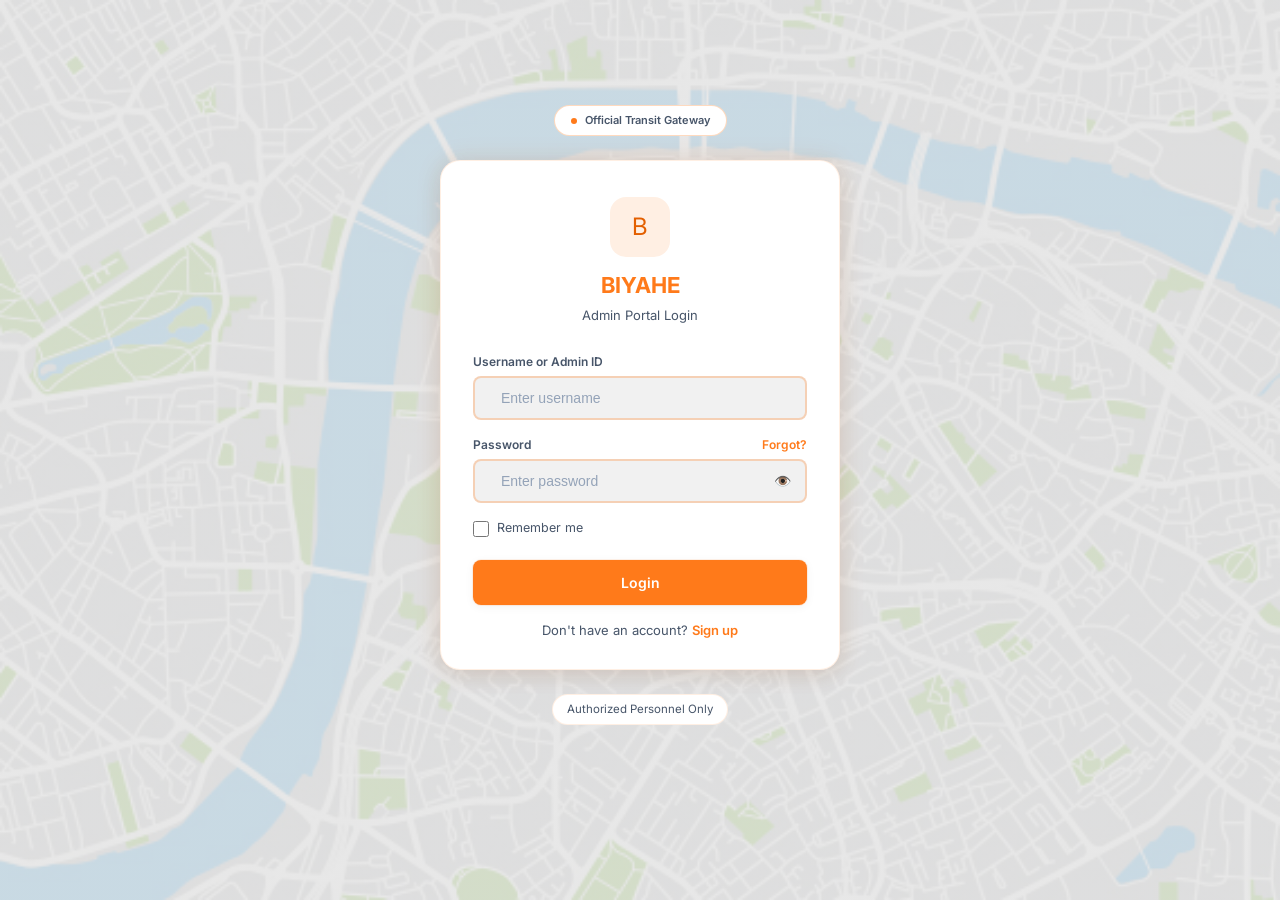
==== commit 545d712e: "Files ready for the Pre-Defense tomorrow" ====
--- a/admin/index.html
+++ b/admin/index.html
@@ -37,6 +37,7 @@
         <div class="input-wrap">
           <span class="icon"></span>
           <input type="password" id="password" name="password" placeholder="Enter password" autocomplete="current-password" required />
+          <button type="button" class="pw-toggle" onclick="togglePassword('password', this)">👁️</button>
         </div>
       </div>
 
@@ -54,7 +55,7 @@
   </div>
 
   <div class="trust-strip">
-    <span class="trust-line">🔒 Authorized Personnel Only</span>
+    <span class="trust-line"> Authorized Personnel Only</span>
   </div>
 </div>
 
@@ -64,6 +65,13 @@
   const savedTheme = localStorage.getItem('biyahe-theme') || 'light';
   document.documentElement.setAttribute('data-theme', savedTheme);
 })();
+
+function togglePassword(fieldId, btn) {
+  const input = document.getElementById(fieldId);
+  const isHidden = input.type === 'password';
+  input.type = isHidden ? 'text' : 'password';
+  btn.textContent = isHidden ? '🙈' : '👁️';
+}
 
 function handleLogin(event) {
   event.preventDefault();
